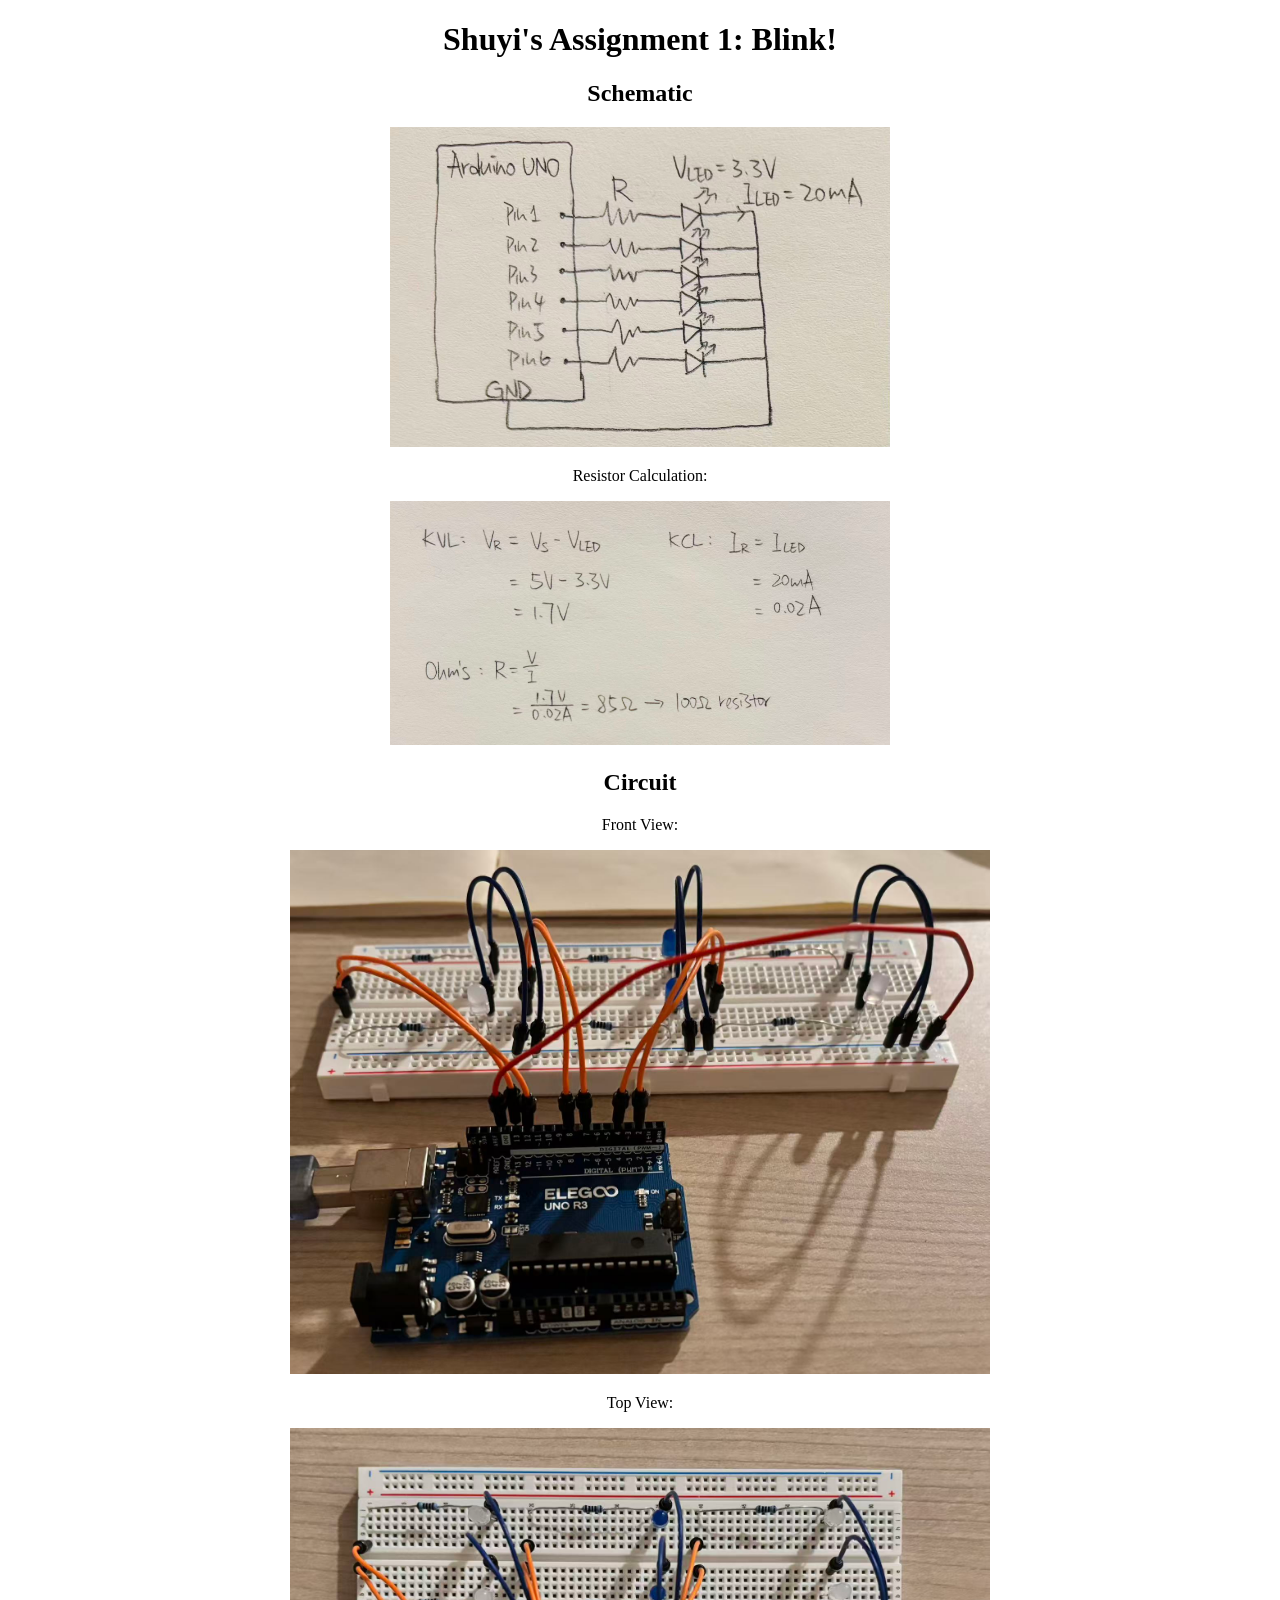
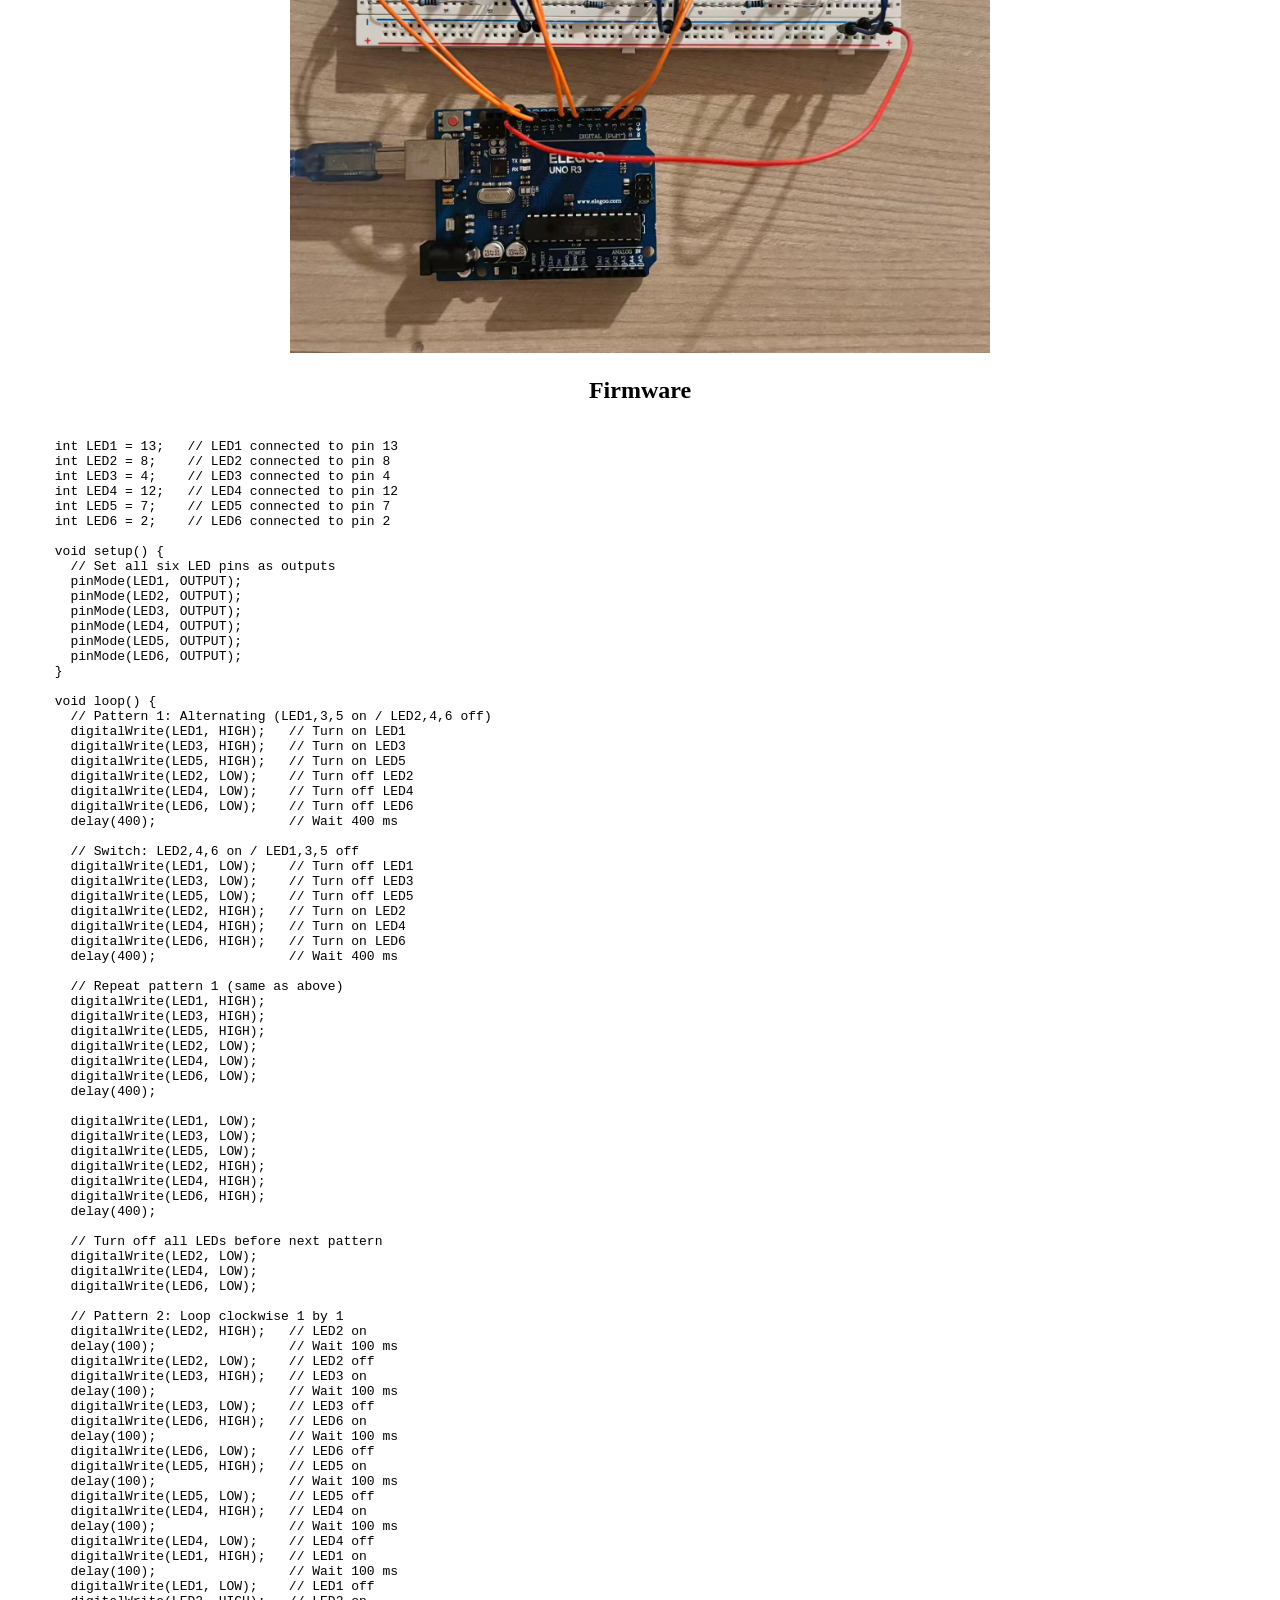
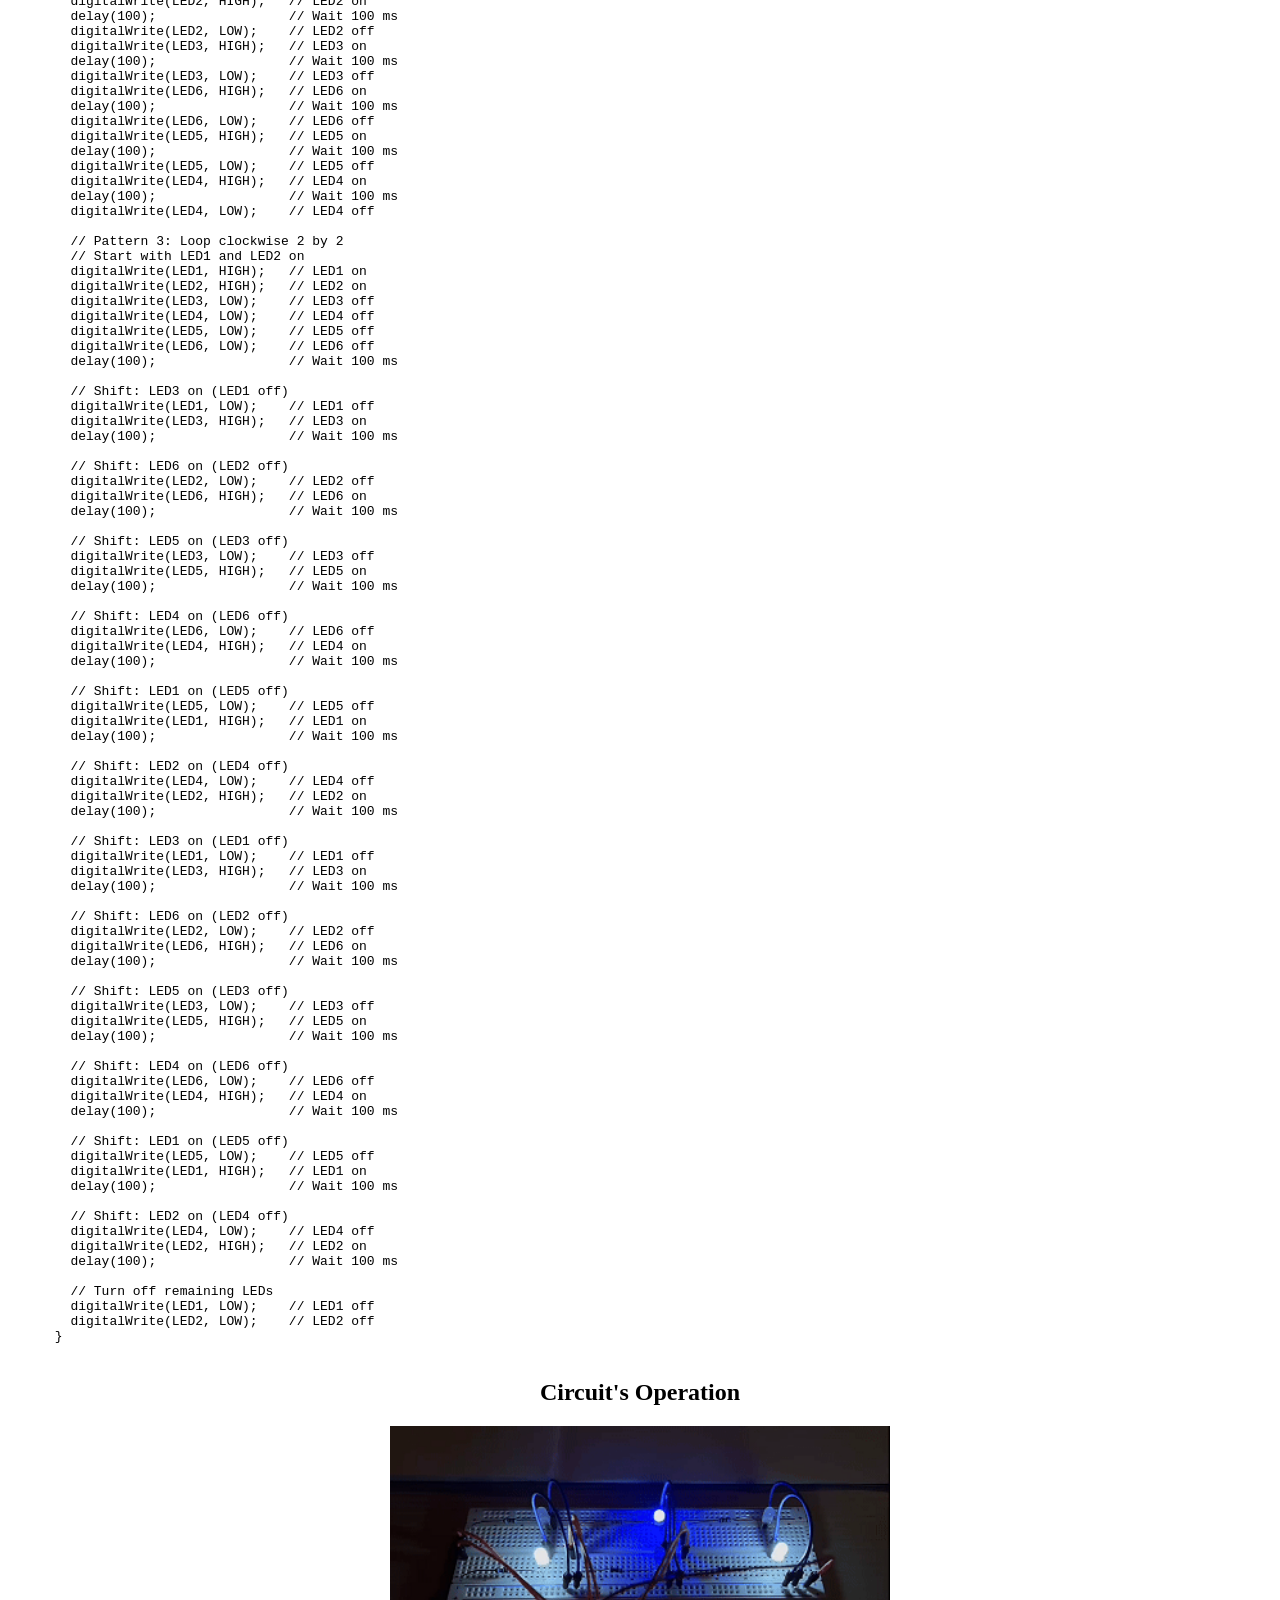
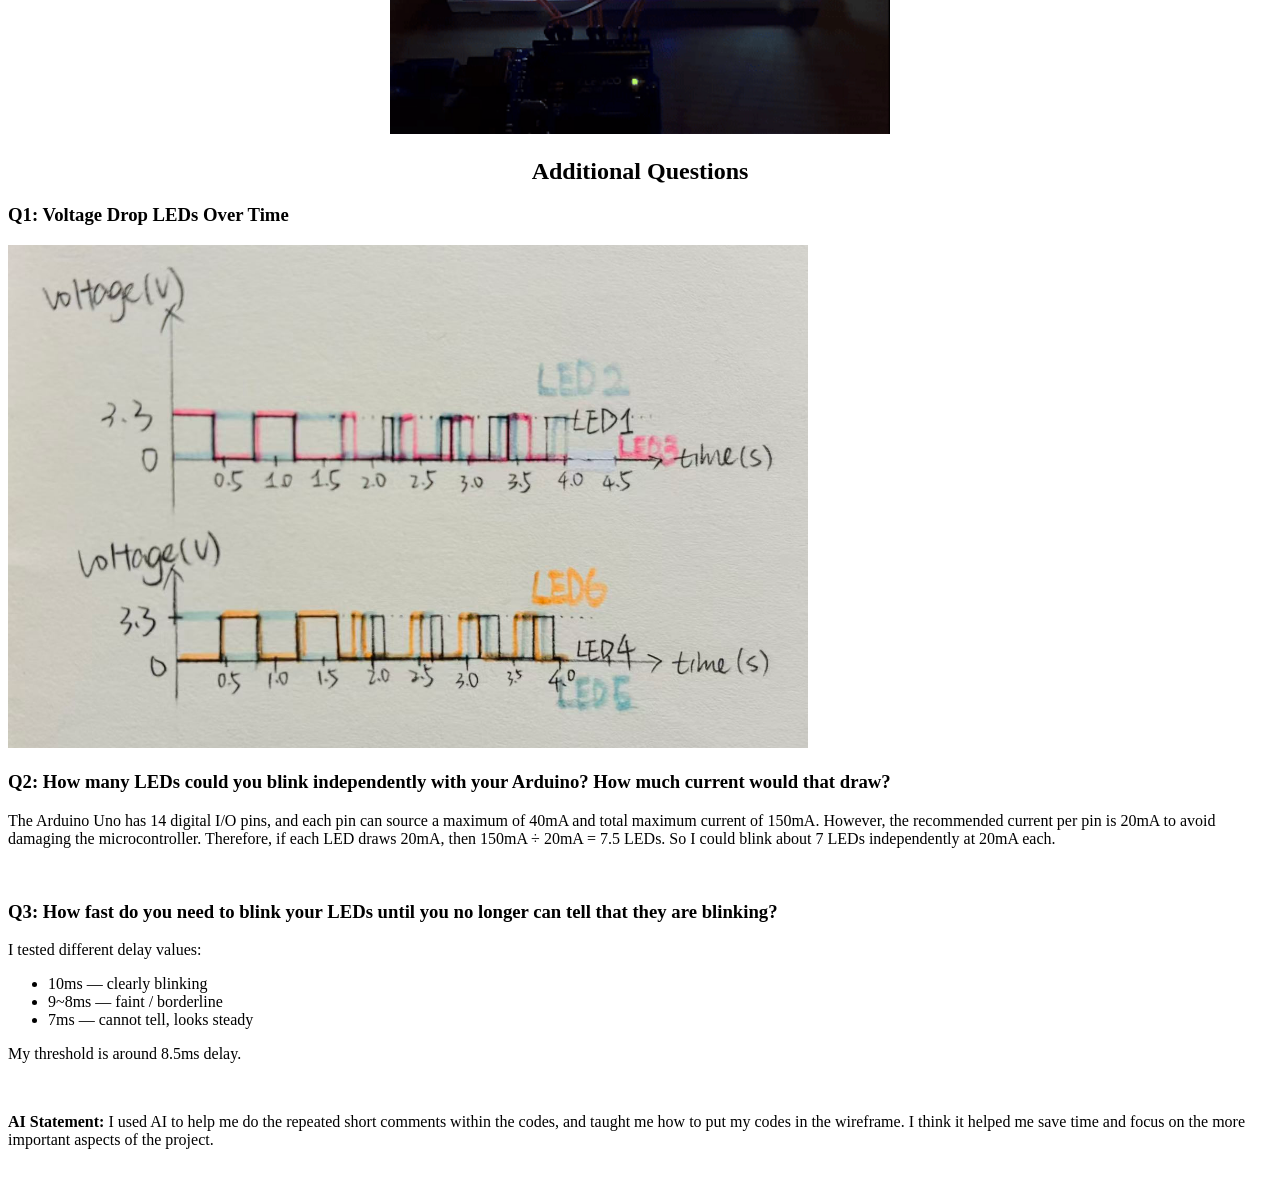
==== docs/a1.html @ e07d8fe7 "commit" ====
<!DOCTYPE html>
<html>
  <head>
    <meta charset="utf-8" />
    <meta name="viewport" content="width=device-width, maximum-scale=1.0" />

    <title>Shuyi's HCDE 439 Physical Computing Page!</title>

    <link href="style.css" rel="stylesheet" type="text/css" />
  </head>
  <body>
    <h1 style="text-align: center;">Shuyi's Assignment 1: Blink!</h1>
    <div style="width: 500px; margin: 0 auto; text-align: center;">
      <h2>Schematic</h2>
      <img src="a1_sch.jpg" width="500">
      <p>Resistor Calculation:</p>
      <img src="a1_cal.jpg" width="500">
    </div>
    <div style="width: 700px; margin: 0 auto; text-align: center;">
      <h2>Circuit</h2>
      <p>Front View:</p>
      <img src="a1_z.jpg" width="700" />
      <p>Top View:</p>
      <img src="a1_s.jpg" width="700" />
    </div>
    <div>
      <h2  style="text-align: center;">Firmware</h2>
      <pre><code>
      int LED1 = 13;   // LED1 connected to pin 13
      int LED2 = 8;    // LED2 connected to pin 8
      int LED3 = 4;    // LED3 connected to pin 4
      int LED4 = 12;   // LED4 connected to pin 12
      int LED5 = 7;    // LED5 connected to pin 7
      int LED6 = 2;    // LED6 connected to pin 2

      void setup() {
        // Set all six LED pins as outputs
        pinMode(LED1, OUTPUT);
        pinMode(LED2, OUTPUT);
        pinMode(LED3, OUTPUT);
        pinMode(LED4, OUTPUT);
        pinMode(LED5, OUTPUT);
        pinMode(LED6, OUTPUT);
      }

      void loop() {
        // Pattern 1: Alternating (LED1,3,5 on / LED2,4,6 off)
        digitalWrite(LED1, HIGH);   // Turn on LED1
        digitalWrite(LED3, HIGH);   // Turn on LED3
        digitalWrite(LED5, HIGH);   // Turn on LED5
        digitalWrite(LED2, LOW);    // Turn off LED2
        digitalWrite(LED4, LOW);    // Turn off LED4
        digitalWrite(LED6, LOW);    // Turn off LED6
        delay(400);                 // Wait 400 ms

        // Switch: LED2,4,6 on / LED1,3,5 off
        digitalWrite(LED1, LOW);    // Turn off LED1
        digitalWrite(LED3, LOW);    // Turn off LED3
        digitalWrite(LED5, LOW);    // Turn off LED5
        digitalWrite(LED2, HIGH);   // Turn on LED2
        digitalWrite(LED4, HIGH);   // Turn on LED4
        digitalWrite(LED6, HIGH);   // Turn on LED6
        delay(400);                 // Wait 400 ms

        // Repeat pattern 1 (same as above)
        digitalWrite(LED1, HIGH);
        digitalWrite(LED3, HIGH);
        digitalWrite(LED5, HIGH);
        digitalWrite(LED2, LOW);
        digitalWrite(LED4, LOW);
        digitalWrite(LED6, LOW);
        delay(400);

        digitalWrite(LED1, LOW);
        digitalWrite(LED3, LOW);
        digitalWrite(LED5, LOW);
        digitalWrite(LED2, HIGH);
        digitalWrite(LED4, HIGH);
        digitalWrite(LED6, HIGH);
        delay(400);

        // Turn off all LEDs before next pattern
        digitalWrite(LED2, LOW);
        digitalWrite(LED4, LOW);
        digitalWrite(LED6, LOW);
        
        // Pattern 2: Loop clockwise 1 by 1
        digitalWrite(LED2, HIGH);   // LED2 on
        delay(100);                 // Wait 100 ms
        digitalWrite(LED2, LOW);    // LED2 off
        digitalWrite(LED3, HIGH);   // LED3 on
        delay(100);                 // Wait 100 ms
        digitalWrite(LED3, LOW);    // LED3 off
        digitalWrite(LED6, HIGH);   // LED6 on
        delay(100);                 // Wait 100 ms
        digitalWrite(LED6, LOW);    // LED6 off
        digitalWrite(LED5, HIGH);   // LED5 on
        delay(100);                 // Wait 100 ms
        digitalWrite(LED5, LOW);    // LED5 off
        digitalWrite(LED4, HIGH);   // LED4 on
        delay(100);                 // Wait 100 ms
        digitalWrite(LED4, LOW);    // LED4 off
        digitalWrite(LED1, HIGH);   // LED1 on
        delay(100);                 // Wait 100 ms
        digitalWrite(LED1, LOW);    // LED1 off
        digitalWrite(LED2, HIGH);   // LED2 on
        delay(100);                 // Wait 100 ms
        digitalWrite(LED2, LOW);    // LED2 off
        digitalWrite(LED3, HIGH);   // LED3 on
        delay(100);                 // Wait 100 ms
        digitalWrite(LED3, LOW);    // LED3 off
        digitalWrite(LED6, HIGH);   // LED6 on
        delay(100);                 // Wait 100 ms
        digitalWrite(LED6, LOW);    // LED6 off
        digitalWrite(LED5, HIGH);   // LED5 on
        delay(100);                 // Wait 100 ms
        digitalWrite(LED5, LOW);    // LED5 off
        digitalWrite(LED4, HIGH);   // LED4 on
        delay(100);                 // Wait 100 ms
        digitalWrite(LED4, LOW);    // LED4 off

        // Pattern 3: Loop clockwise 2 by 2
        // Start with LED1 and LED2 on
        digitalWrite(LED1, HIGH);   // LED1 on
        digitalWrite(LED2, HIGH);   // LED2 on
        digitalWrite(LED3, LOW);    // LED3 off
        digitalWrite(LED4, LOW);    // LED4 off
        digitalWrite(LED5, LOW);    // LED5 off
        digitalWrite(LED6, LOW);    // LED6 off
        delay(100);                 // Wait 100 ms

        // Shift: LED3 on (LED1 off)
        digitalWrite(LED1, LOW);    // LED1 off
        digitalWrite(LED3, HIGH);   // LED3 on
        delay(100);                 // Wait 100 ms

        // Shift: LED6 on (LED2 off)
        digitalWrite(LED2, LOW);    // LED2 off
        digitalWrite(LED6, HIGH);   // LED6 on
        delay(100);                 // Wait 100 ms

        // Shift: LED5 on (LED3 off)
        digitalWrite(LED3, LOW);    // LED3 off
        digitalWrite(LED5, HIGH);   // LED5 on
        delay(100);                 // Wait 100 ms

        // Shift: LED4 on (LED6 off)
        digitalWrite(LED6, LOW);    // LED6 off
        digitalWrite(LED4, HIGH);   // LED4 on
        delay(100);                 // Wait 100 ms

        // Shift: LED1 on (LED5 off)
        digitalWrite(LED5, LOW);    // LED5 off
        digitalWrite(LED1, HIGH);   // LED1 on
        delay(100);                 // Wait 100 ms

        // Shift: LED2 on (LED4 off)
        digitalWrite(LED4, LOW);    // LED4 off
        digitalWrite(LED2, HIGH);   // LED2 on
        delay(100);                 // Wait 100 ms

        // Shift: LED3 on (LED1 off)
        digitalWrite(LED1, LOW);    // LED1 off
        digitalWrite(LED3, HIGH);   // LED3 on
        delay(100);                 // Wait 100 ms

        // Shift: LED6 on (LED2 off)
        digitalWrite(LED2, LOW);    // LED2 off
        digitalWrite(LED6, HIGH);   // LED6 on
        delay(100);                 // Wait 100 ms

        // Shift: LED5 on (LED3 off)
        digitalWrite(LED3, LOW);    // LED3 off
        digitalWrite(LED5, HIGH);   // LED5 on
        delay(100);                 // Wait 100 ms

        // Shift: LED4 on (LED6 off)
        digitalWrite(LED6, LOW);    // LED6 off
        digitalWrite(LED4, HIGH);   // LED4 on
        delay(100);                 // Wait 100 ms

        // Shift: LED1 on (LED5 off)
        digitalWrite(LED5, LOW);    // LED5 off
        digitalWrite(LED1, HIGH);   // LED1 on
        delay(100);                 // Wait 100 ms

        // Shift: LED2 on (LED4 off)
        digitalWrite(LED4, LOW);    // LED4 off
        digitalWrite(LED2, HIGH);   // LED2 on
        delay(100);                 // Wait 100 ms

        // Turn off remaining LEDs
        digitalWrite(LED1, LOW);    // LED1 off
        digitalWrite(LED2, LOW);    // LED2 off
      }
      </code></pre>
    </div>
    <div style="width: 500px; margin: 0 auto; text-align: center;">
      <h2>Circuit's Operation</h2>
      <img src="a1.gif" width="500" />
      <br>
    </div>
    <div>
      <h2 style="text-align: center;">Additional Questions</h2>
      <h3>Q1: Voltage Drop LEDs Over Time</h3>
      <img src="a1_vt.jpg" width="800" />
      <br>
      <h3>Q2: How many LEDs could you blink independently with your Arduino? How much current would that draw?</h3>
      <p>
        The Arduino Uno has 14 digital I/O pins, and each pin can source a maximum of 40mA and total maximum current of 150mA. 
        However, the recommended current per pin is 20mA to avoid damaging the microcontroller. 
        Therefore, if each LED draws 20mA, then 150mA ÷ 20mA = 7.5 LEDs.
        So I could blink about 7 LEDs independently at 20mA each.
      </p>
      <br>
      <h3>Q3: How fast do you need to blink your LEDs until you no longer can tell that they are blinking?</h3>
      <p>I tested different delay values:</p>
      <ul>
        <li>10ms — clearly blinking</li>
        <li>9~8ms — faint / borderline</li>
        <li>7ms — cannot tell, looks steady</li>
      </ul>
      <p>
        My threshold is around 8.5ms delay.
      </p>
      <br>
      <p><b>AI Statement:</b> I used AI to help me do the repeated short comments within the codes, 
        and taught me how to put my codes in the wireframe. I think it helped me save time and focus on the more important aspects of the project.</p>
      <br>
    </div>
  </body>
</html>
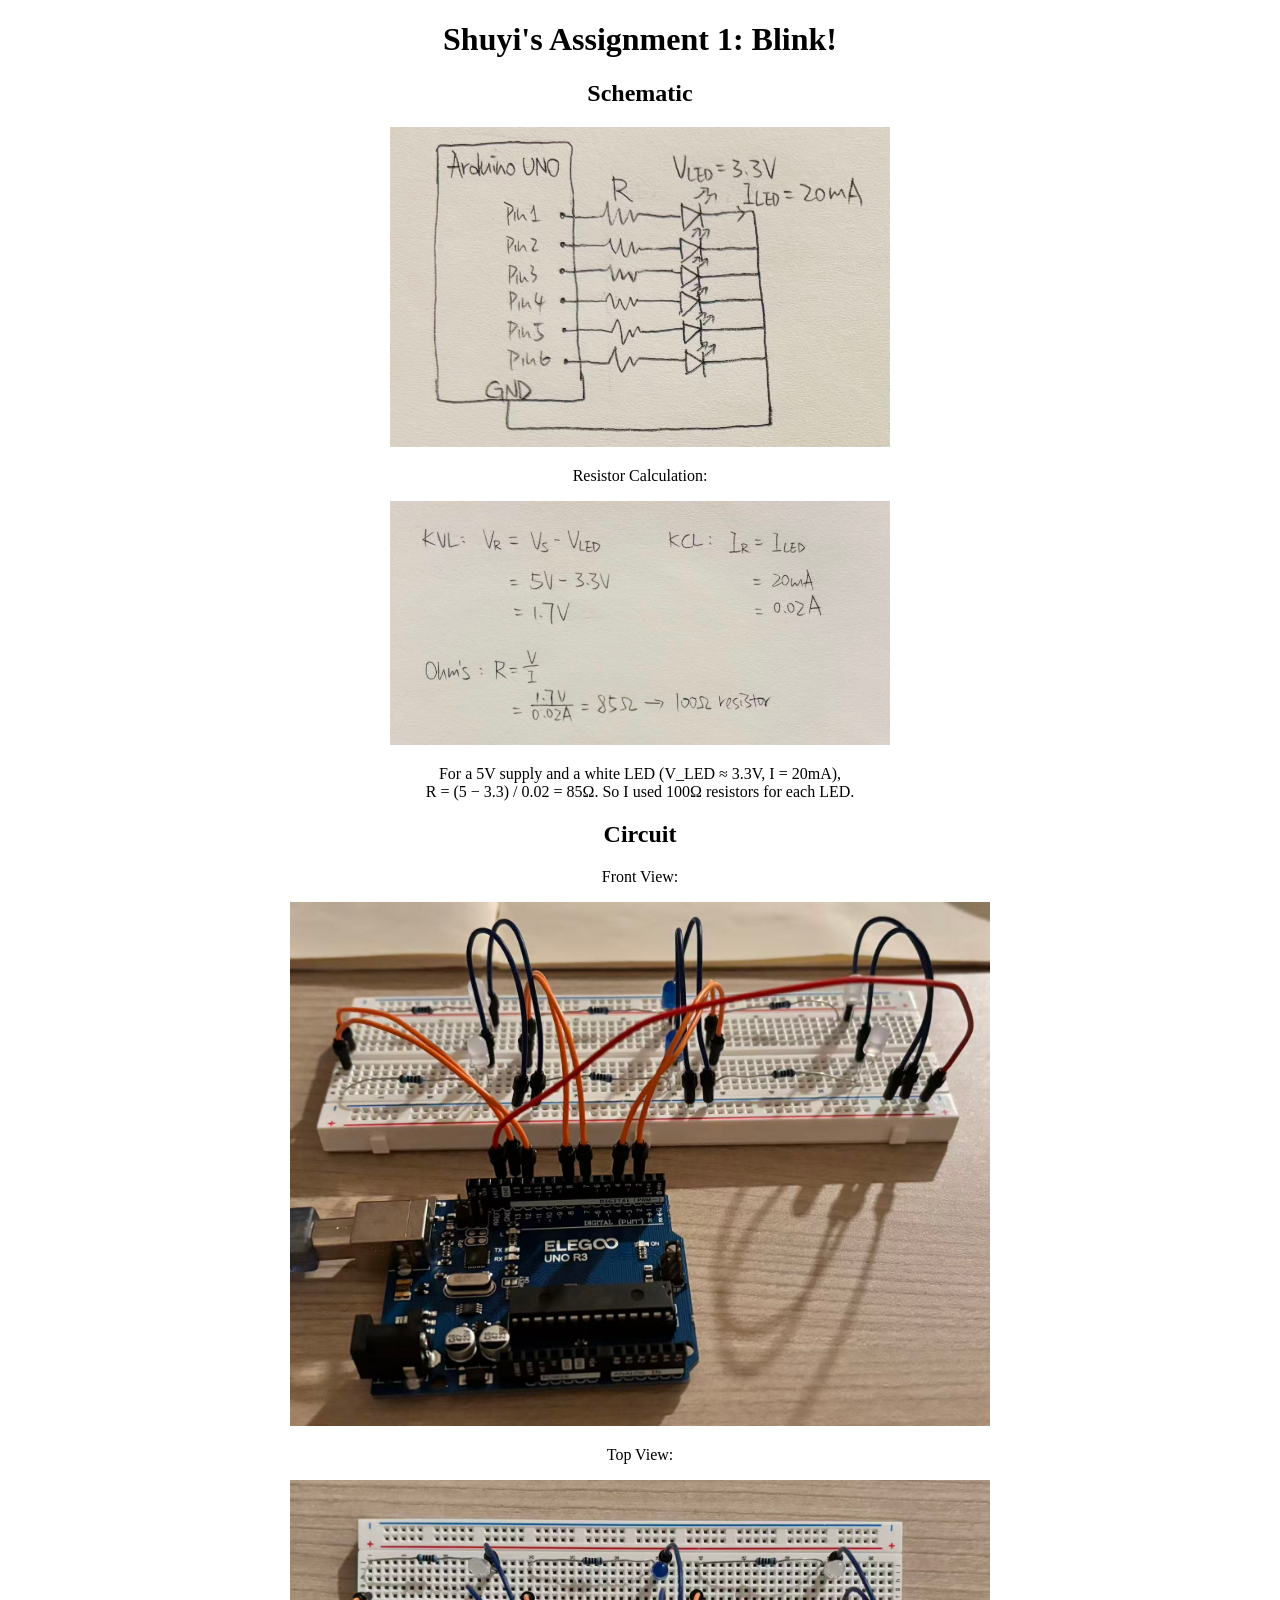
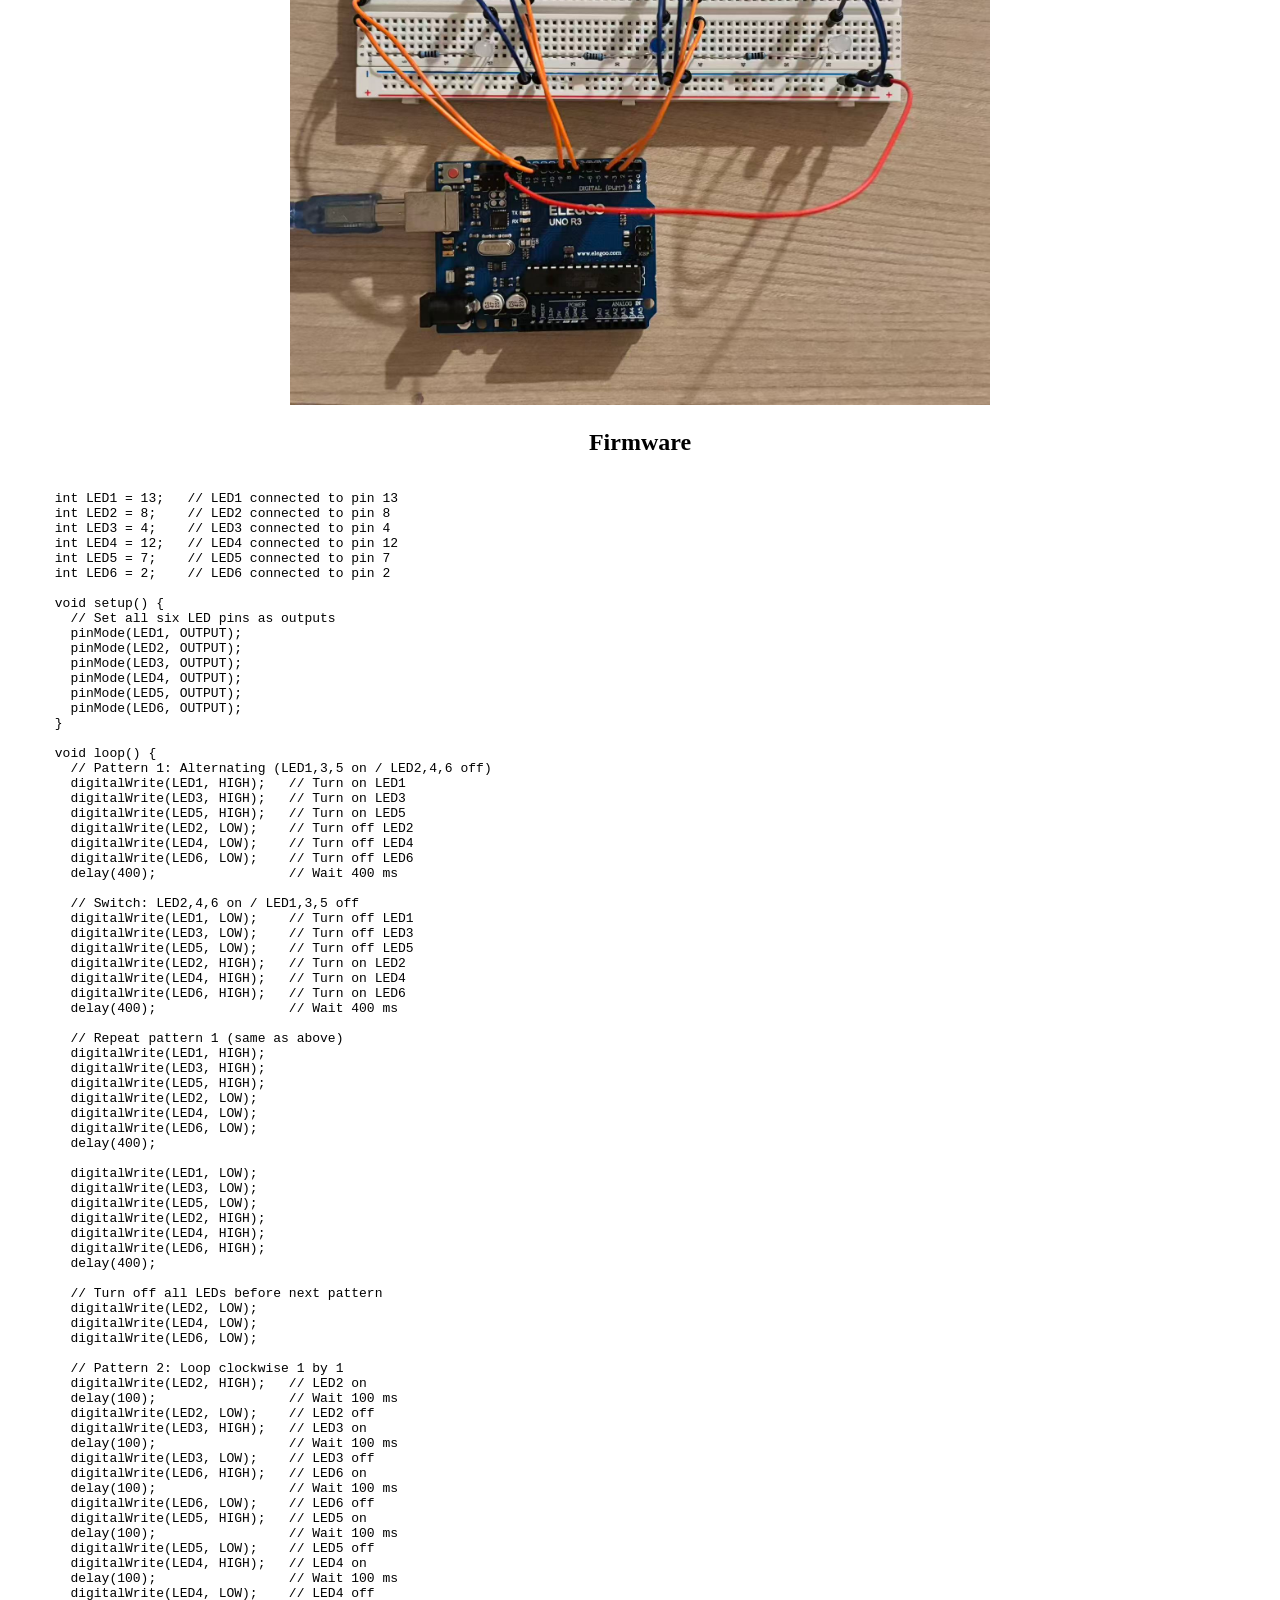
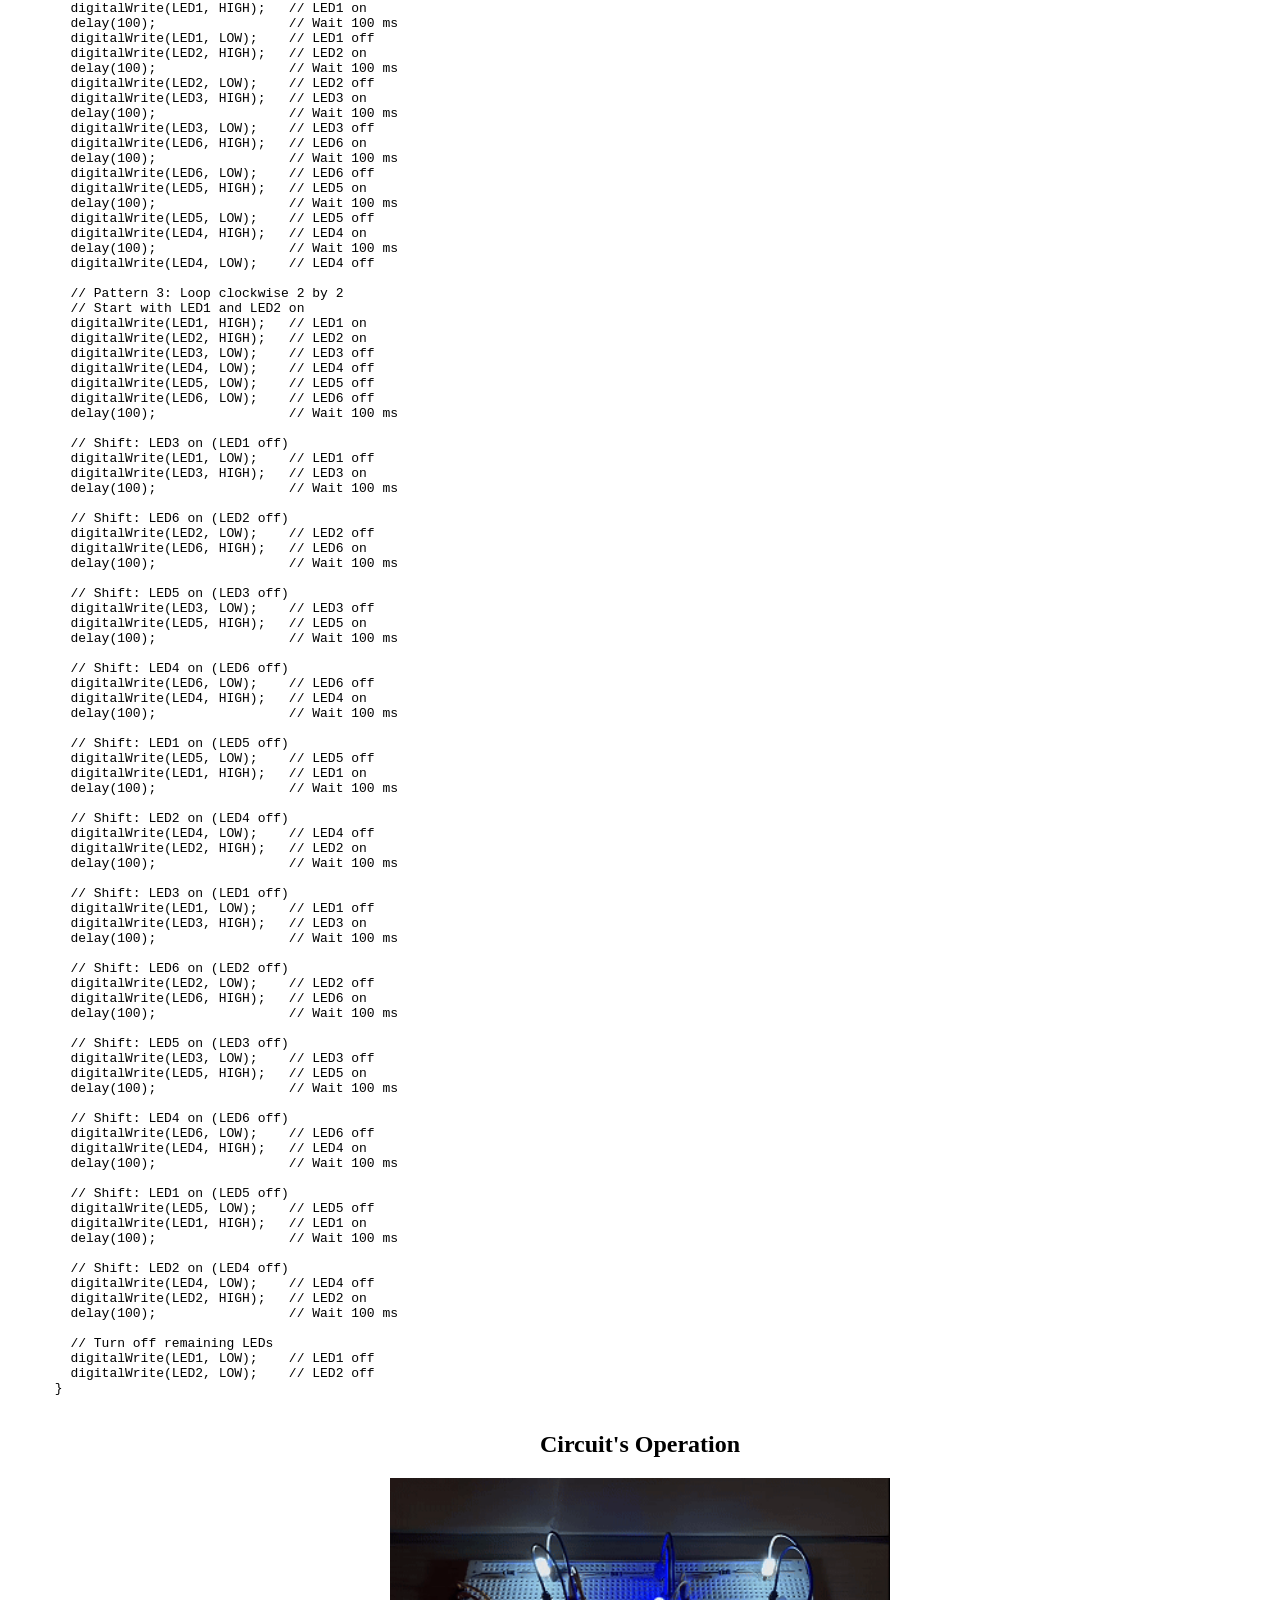
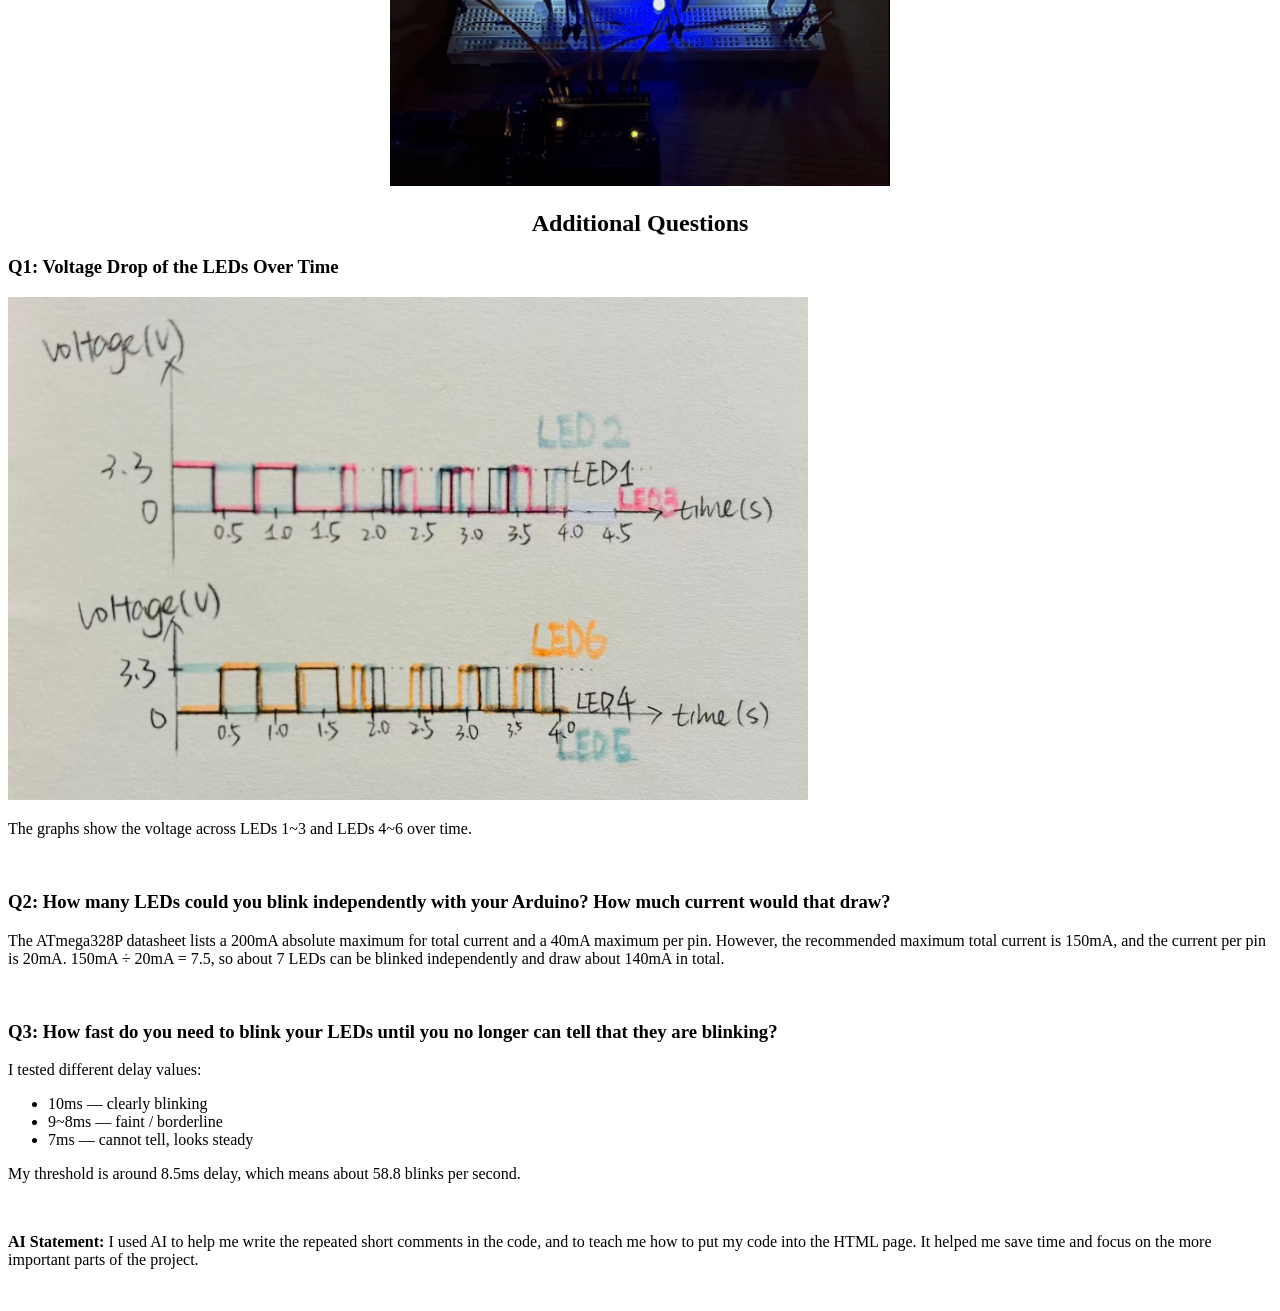
==== commit b914ed21: "commit a1" ====
--- a/docs/a1.html
+++ b/docs/a1.html
@@ -13,8 +13,9 @@
     <div style="width: 500px; margin: 0 auto; text-align: center;">
       <h2>Schematic</h2>
       <img src="a1_sch.jpg" width="500">
-      <p>Resistor Calculation:</p>
-      <img src="a1_cal.jpg" width="500">
+      <p>Resistor Calculation: </p>
+      <img src="a1_cal.jpg" width="500" alt="Resistor Calculation" />
+      <p>For a 5V supply and a white LED (V_LED ≈ 3.3V, I = 20mA), <br>R = (5 − 3.3) / 0.02 = 85Ω. So I used 100Ω resistors for each LED.</p>
     </div>
     <div style="width: 700px; margin: 0 auto; text-align: center;">
       <h2>Circuit</h2>
@@ -202,15 +203,17 @@
     </div>
     <div>
       <h2 style="text-align: center;">Additional Questions</h2>
-      <h3>Q1: Voltage Drop LEDs Over Time</h3>
+      <h3>Q1: Voltage Drop of the LEDs Over Time</h3>
       <img src="a1_vt.jpg" width="800" />
+      <p>
+        The graphs show the voltage across LEDs 1~3 and LEDs 4~6 over time.
+      </p>
       <br>
       <h3>Q2: How many LEDs could you blink independently with your Arduino? How much current would that draw?</h3>
       <p>
-        The Arduino Uno has 14 digital I/O pins, and each pin can source a maximum of 40mA and total maximum current of 150mA. 
-        However, the recommended current per pin is 20mA to avoid damaging the microcontroller. 
-        Therefore, if each LED draws 20mA, then 150mA ÷ 20mA = 7.5 LEDs.
-        So I could blink about 7 LEDs independently at 20mA each.
+        The ATmega328P datasheet lists a 200mA absolute maximum for total current and a 40mA maximum per pin.
+        However, the recommended maximum total current is 150mA, and the current per pin is 20mA. 
+        150mA ÷ 20mA = 7.5, so about 7 LEDs can be blinked independently and draw about 140mA in total.
       </p>
       <br>
       <h3>Q3: How fast do you need to blink your LEDs until you no longer can tell that they are blinking?</h3>
@@ -221,11 +224,14 @@
         <li>7ms — cannot tell, looks steady</li>
       </ul>
       <p>
-        My threshold is around 8.5ms delay.
-      </p>
-      <br>
-      <p><b>AI Statement:</b> I used AI to help me do the repeated short comments within the codes, 
-        and taught me how to put my codes in the wireframe. I think it helped me save time and focus on the more important aspects of the project.</p>
+        My threshold is around 8.5ms delay, which means about 58.8 blinks per second. 
+      </p>
+      <br>
+      <p><b>AI Statement:</b> 
+        I used AI to help me write the repeated short comments in the code, 
+        and to teach me how to put my code into the HTML page. 
+        It helped me save time and focus on the more important parts of the project.
+      </p>
       <br>
     </div>
   </body>
